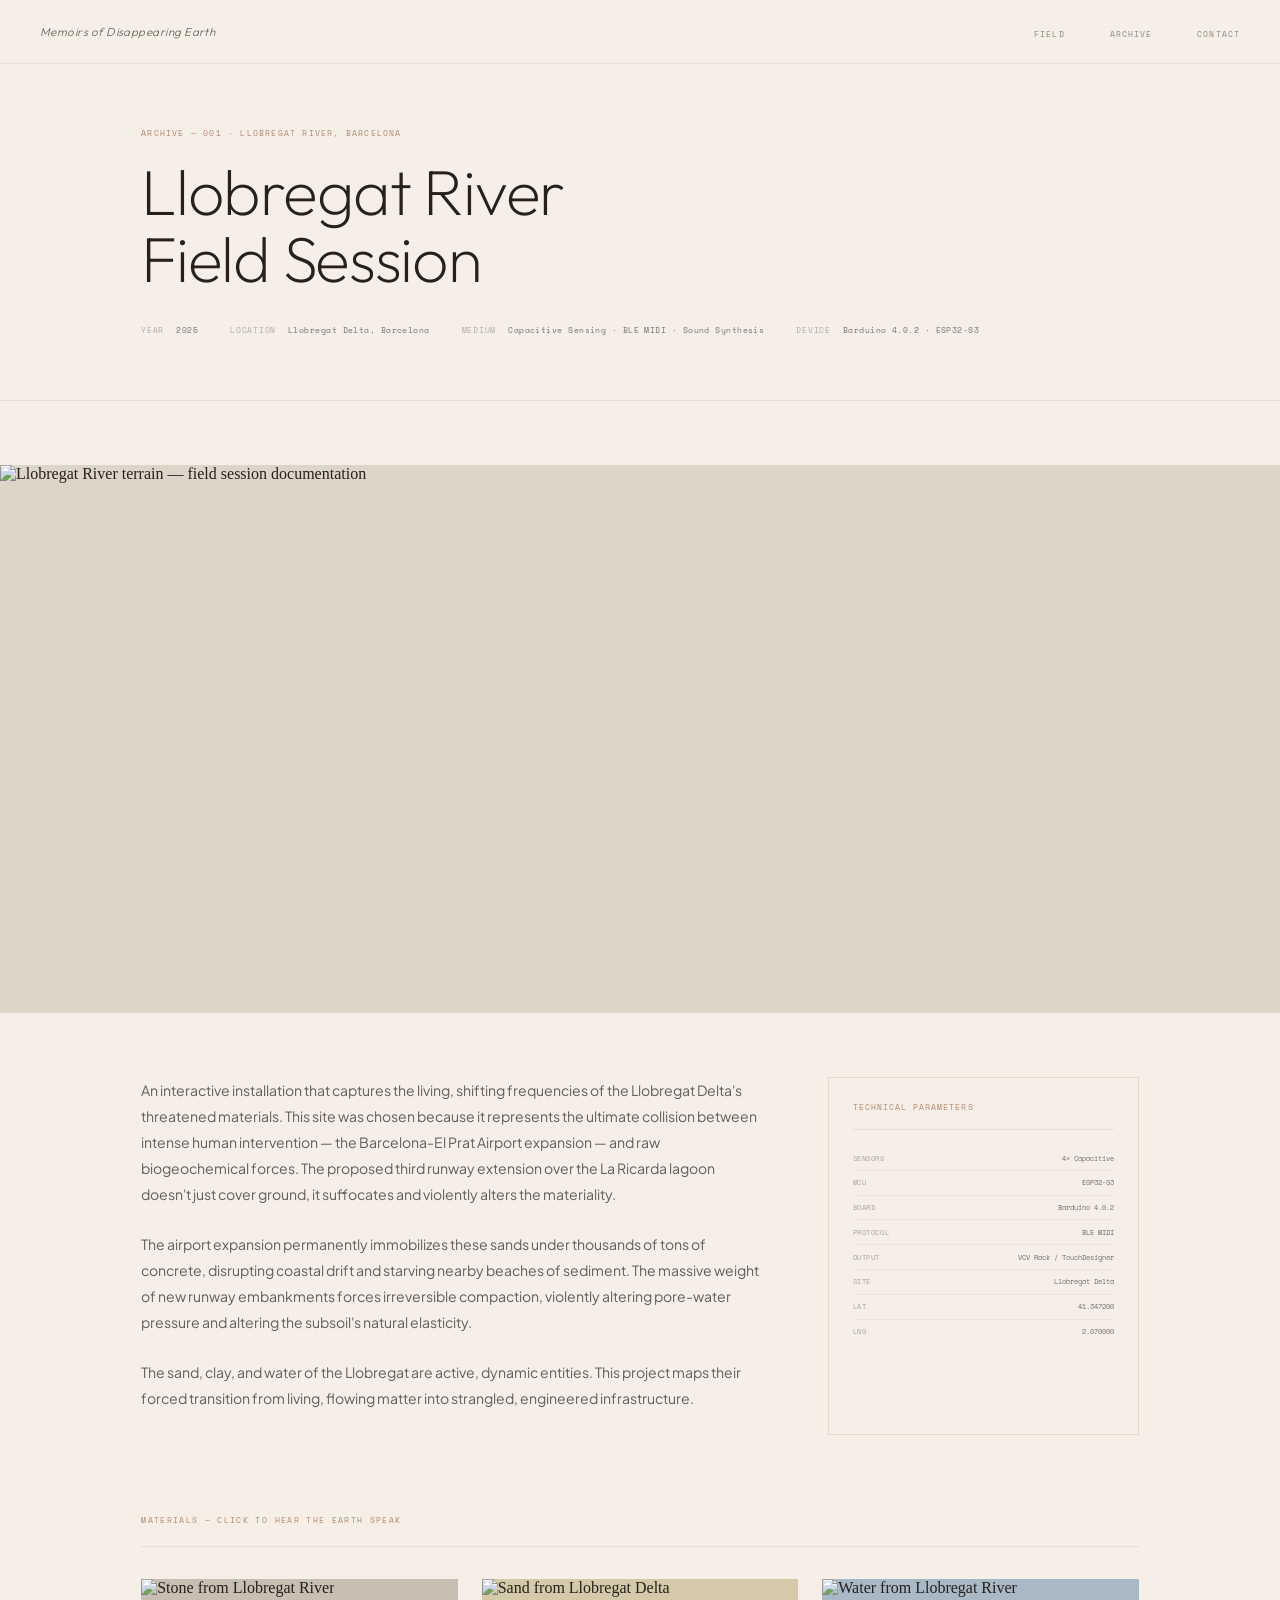
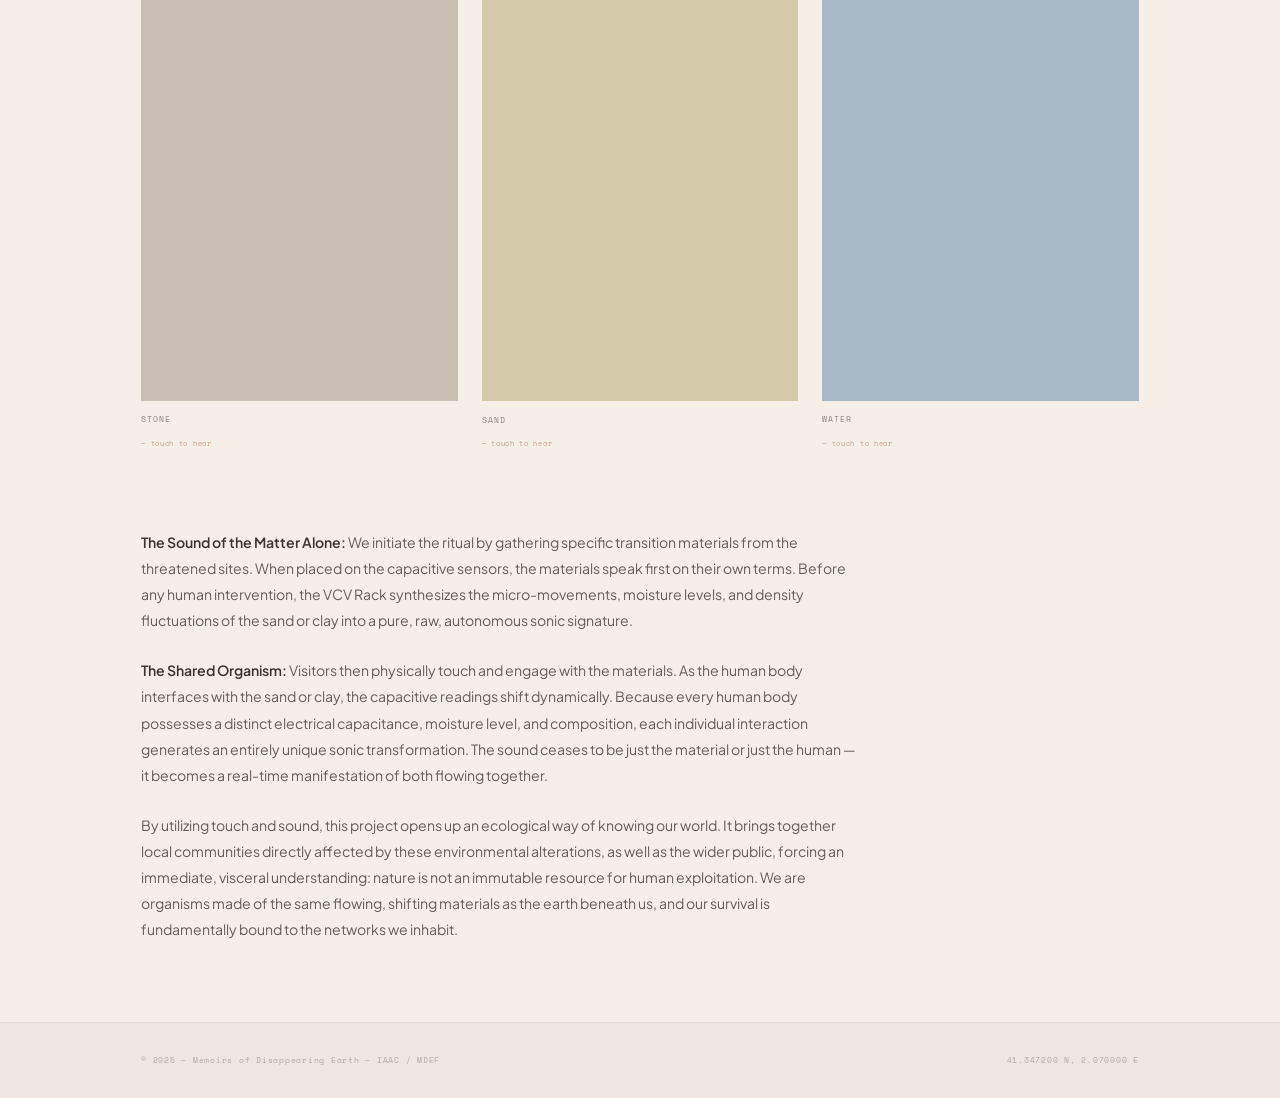
==== work.html @ 1c1ab385 "layout changes archive page addition" ====
<!DOCTYPE html>
<html lang="en">
<head>
  <meta charset="UTF-8" />
  <meta name="viewport" content="width=device-width, initial-scale=1.0" />
  <title>Llobregat River Field Session — Memoirs of Disappearing Earth</title>
  <link rel="preconnect" href="https://fonts.googleapis.com" />
  <link rel="preconnect" href="https://fonts.gstatic.com" crossorigin />
  <link href="https://fonts.googleapis.com/css2?family=Outfit:wght@200;300;400&family=Plus+Jakarta+Sans:wght@400;500&family=Space+Mono:wght@400&display=swap" rel="stylesheet" />
  <style>
    *, *::before, *::after { box-sizing: border-box; margin: 0; padding: 0; }
    html { font-size: 16px; -webkit-font-smoothing: antialiased; scroll-behavior: smooth; }
    body { background: #F5EFE8; color: #2A1F1A; overflow-x: hidden; }
    a { color: inherit; text-decoration: none; }
    ul { list-style: none; }

    .nav {
      position: fixed; top: 0; left: 0; right: 0; z-index: 100;
      height: 4rem; display: flex; align-items: center;
      padding: 0 2.5rem; justify-content: space-between;
      background: rgba(245,239,232,0.88);
      backdrop-filter: blur(14px);
      border-bottom: 1px solid rgba(180,150,120,0.15);
    }
    .nav-wordmark {
      font-family: 'Outfit', sans-serif; font-size: 0.72rem;
      font-weight: 300; letter-spacing: 0.04em;
      color: rgba(60,45,35,0.7); font-style: italic;
    }
    .nav-links { display: flex; gap: 2.8rem; }
    .nav-links a {
      font-family: 'Space Mono', monospace; font-size: 8px;
      letter-spacing: 0.14em; text-transform: uppercase;
      color: rgba(60,45,35,0.55); transition: color 0.25s;
    }
    .nav-links a:hover { color: rgba(60,45,35,1); }

    .container {
      width: 100%; max-width: 1100px;
      margin-inline: auto; padding-inline: clamp(1.5rem, 4vw, 4rem);
    }

    /* ── HERO ── */
    .dossier-hero {
      padding-top: calc(4rem + 4rem);
      padding-bottom: 4rem;
      border-bottom: 1px solid rgba(180,150,120,0.2);
      margin-bottom: 4rem;
    }
    .dossier-eyebrow {
      font-family: 'Space Mono', monospace; font-size: 7.5px;
      letter-spacing: 0.16em; text-transform: uppercase;
      color: rgba(160,110,80,0.8); margin-bottom: 1.2rem;
    }
    .dossier-title {
      font-family: 'Outfit', sans-serif;
      font-size: clamp(2.2rem, 5vw, 4rem);
      font-weight: 200; line-height: 1.05; letter-spacing: -0.02em;
      color: #2A1F1A; margin-bottom: 2rem;
    }
    .dossier-meta {
      display: flex; gap: 2rem; flex-wrap: wrap;
    }
    .meta-item {
      display: flex; gap: 0.75rem; align-items: baseline;
    }
    .meta-key {
      font-family: 'Space Mono', monospace; font-size: 7.5px;
      letter-spacing: 0.1em; text-transform: uppercase;
      color: rgba(60,45,35,0.35);
    }
    .meta-val {
      font-family: 'Space Mono', monospace; font-size: 7.5px;
      letter-spacing: 0.06em; color: rgba(60,45,35,0.65);
    }

    /* ── SITE IMAGE ── */
    .site-image {
      width: 100%; aspect-ratio: 21/9; overflow: hidden;
      background: #DDD5C8; margin-bottom: 4rem;
    }
    .site-image img {
      width: 100%; height: 100%; object-fit: cover;
      filter: saturate(0.65);
    }

    /* ── NARRATIVE ── */
    .narrative {
      display: grid; grid-template-columns: 2fr 1fr;
      gap: 4rem; margin-bottom: 5rem;
    }
    .narrative-text p {
      font-family: 'Plus Jakarta Sans', sans-serif;
      font-size: 0.88rem; color: rgba(42,31,26,0.7);
      line-height: 1.85; margin-bottom: 1.5rem;
    }
    .narrative-text p strong {
      font-weight: 600; color: rgba(42,31,26,0.9);
    }
    .spec-block {
      border: 1px solid rgba(180,150,120,0.25);
      padding: 1.5rem;
    }
    .spec-title {
      font-family: 'Space Mono', monospace; font-size: 7.5px;
      letter-spacing: 0.14em; text-transform: uppercase;
      color: rgba(160,110,80,0.8);
      padding-bottom: 1rem; margin-bottom: 1rem;
      border-bottom: 1px solid rgba(180,150,120,0.2);
    }
    .spec-row {
      display: flex; justify-content: space-between;
      align-items: baseline; gap: 1rem;
      padding: 0.4rem 0;
      border-bottom: 1px solid rgba(180,150,120,0.1);
    }
    .spec-row:last-child { border-bottom: none; }
    .spec-k {
      font-family: 'Space Mono', monospace; font-size: 7px;
      letter-spacing: 0.08em; text-transform: uppercase;
      color: rgba(60,45,35,0.38);
    }
    .spec-v {
      font-family: 'Space Mono', monospace; font-size: 7px;
      color: rgba(60,45,35,0.65); text-align: right;
    }

    /* ── MATERIALS ── */
    .materials-section { margin-bottom: 5rem; }
    .section-label {
      font-family: 'Space Mono', monospace; font-size: 7.5px;
      letter-spacing: 0.18em; text-transform: uppercase;
      color: rgba(160,110,80,0.8);
      padding-bottom: 1.2rem; margin-bottom: 2rem;
      border-bottom: 1px solid rgba(180,150,120,0.2);
    }
    .materials-grid {
      display: grid; grid-template-columns: repeat(3, 1fr); gap: 1.5rem;
    }
    .material-card {
      display: flex; flex-direction: column; gap: 0.8rem;
      cursor: pointer;
    }
    .material-img {
      aspect-ratio: 3/4; overflow: hidden; background: #DDD5C8;
      position: relative;
    }
    .material-img img {
      width: 100%; height: 100%; object-fit: cover;
      filter: saturate(0.55);
      transition: filter 0.5s ease, transform 0.5s ease;
    }
    .material-card:hover .material-img img { filter: saturate(0.8); transform: scale(1.03); }
    .material-play {
      position: absolute; inset: 0;
      display: flex; align-items: center; justify-content: center;
      background: rgba(42,31,26,0);
      transition: background 0.3s ease;
    }
    .material-card:hover .material-play { background: rgba(42,31,26,0.12); }
    .material-play svg { opacity: 0; transition: opacity 0.3s; }
    .material-card:hover .material-play svg { opacity: 1; }
    .material-name {
      font-family: 'Space Mono', monospace; font-size: 8px;
      letter-spacing: 0.12em; text-transform: uppercase;
      color: rgba(60,45,35,0.55);
    }
    .material-status {
      font-family: 'Space Mono', monospace; font-size: 7px;
      letter-spacing: 0.1em; color: rgba(160,110,80,0.6);
    }
    /* Playing state */
    .material-card.playing .material-name { color: rgba(160,110,80,0.9); }
    .material-card.playing .material-img { outline: 1px solid rgba(160,110,80,0.4); }

    /* Hidden audio elements for each material */
    audio.material-audio { display: none; }

    /* ── EXTENDED TEXT ── */
    .extended-text {
      max-width: 720px; margin-bottom: 5rem;
    }
    .extended-text p {
      font-family: 'Plus Jakarta Sans', sans-serif;
      font-size: 0.88rem; color: rgba(42,31,26,0.7);
      line-height: 1.85; margin-bottom: 1.5rem;
    }
    .extended-text p strong { font-weight: 600; color: rgba(42,31,26,0.9); }

    /* ── FOOTER ── */
    .footer {
      background: #EDE7DF; padding: 2rem 0;
      border-top: 1px solid rgba(180,150,120,0.15);
    }
    .footer-inner { display: flex; align-items: center; justify-content: space-between; }
    .footer-copy {
      font-family: 'Space Mono', monospace; font-size: 7.5px;
      letter-spacing: 0.1em; color: rgba(60,45,35,0.32);
    }

    .reveal { opacity: 0; transform: translateY(18px); transition: opacity 0.9s ease, transform 0.9s ease; }
    .reveal.visible { opacity: 1; transform: none; }

    @media (max-width: 768px) {
      .nav-links { display: none; }
      .narrative { grid-template-columns: 1fr; gap: 2.5rem; }
      .materials-grid { grid-template-columns: 1fr; }
    }
  </style>
</head>
<body>

  <nav class="nav">
    <a href="index.html" class="nav-wordmark">Memoirs of Disappearing Earth</a>
    <ul class="nav-links">
      <li><a href="index.html">Field</a></li>
      <li><a href="archive.html">Archive</a></li>
      <li><a href="contact.html">Contact</a></li>
    </ul>
  </nav>

  <main>
    <section class="dossier-hero">
      <div class="container">
        <p class="dossier-eyebrow">Archive — 001 · Llobregat River, Barcelona</p>
        <h1 class="dossier-title">Llobregat River<br>Field Session</h1>
        <div class="dossier-meta">
          <div class="meta-item"><span class="meta-key">Year</span><span class="meta-val">2025</span></div>
          <div class="meta-item"><span class="meta-key">Location</span><span class="meta-val">Llobregat Delta, Barcelona</span></div>
          <div class="meta-item"><span class="meta-key">Medium</span><span class="meta-val">Capacitive Sensing · BLE MIDI · Sound Synthesis</span></div>
          <div class="meta-item"><span class="meta-key">Device</span><span class="meta-val">Barduino 4.0.2 · ESP32-S3</span></div>
        </div>
      </div>
    </section>

    <!-- Site hero image -->
    <div class="site-image reveal">
      <img src="assets/images/web-01.jpg" alt="Llobregat River terrain — field session documentation" onerror="this.parentElement.style.background='#DDD5C8'" />
    </div>

    <!-- Narrative + specs -->
    <div class="container">
      <div class="narrative reveal">
        <div class="narrative-text">
          <p>
            An interactive installation that captures the living, shifting frequencies
            of the Llobregat Delta's threatened materials. This site was chosen because
            it represents the ultimate collision between intense human intervention —
            the Barcelona-El Prat Airport expansion — and raw biogeochemical forces.
            The proposed third runway extension over the La Ricarda lagoon doesn't just
            cover ground, it suffocates and violently alters the materiality.
          </p>
          <p>
            The airport expansion permanently immobilizes these sands under thousands
            of tons of concrete, disrupting coastal drift and starving nearby beaches
            of sediment. The massive weight of new runway embankments forces irreversible
            compaction, violently altering pore-water pressure and altering the
            subsoil's natural elasticity.
          </p>
          <p>
            The sand, clay, and water of the Llobregat are active, dynamic entities.
            This project maps their forced transition from living, flowing matter into
            strangled, engineered infrastructure.
          </p>
        </div>

        <div class="spec-block">
          <p class="spec-title">Technical Parameters</p>
          <div class="spec-row"><span class="spec-k">Sensors</span><span class="spec-v">4× Capacitive</span></div>
          <div class="spec-row"><span class="spec-k">MCU</span><span class="spec-v">ESP32-S3</span></div>
          <div class="spec-row"><span class="spec-k">Board</span><span class="spec-v">Barduino 4.0.2</span></div>
          <div class="spec-row"><span class="spec-k">Protocol</span><span class="spec-v">BLE MIDI</span></div>
          <div class="spec-row"><span class="spec-k">Output</span><span class="spec-v">VCV Rack / TouchDesigner</span></div>
          <div class="spec-row"><span class="spec-k">Site</span><span class="spec-v">Llobregat Delta</span></div>
          <div class="spec-row"><span class="spec-k">Lat</span><span class="spec-v">41.347200</span></div>
          <div class="spec-row"><span class="spec-k">Lng</span><span class="spec-v">2.070000</span></div>
        </div>
      </div>

      <!-- Materials -->
      <div class="materials-section reveal">
        <p class="section-label">Materials — Click to hear the earth speak</p>
        <div class="materials-grid">

          <!-- STONE -->
          <div class="material-card" id="mat-stone" data-audio="assets/audio/stone.mp3">
            <div class="material-img">
              <img src="assets/images/material-stone.jpg" alt="Stone from Llobregat River" onerror="this.parentElement.style.background='#C8BFB2'" />
              <div class="material-play">
                <svg width="32" height="32" viewBox="0 0 32 32" fill="none">
                  <circle cx="16" cy="16" r="15" stroke="rgba(255,255,255,0.8)" stroke-width="1"/>
                  <path d="M13 11L22 16L13 21V11Z" fill="rgba(255,255,255,0.9)"/>
                </svg>
              </div>
            </div>
            <span class="material-name">Stone</span>
            <span class="material-status" id="status-stone">— touch to hear</span>
          </div>

          <!-- SAND -->
          <div class="material-card" id="mat-sand" data-audio="assets/audio/sand.mp3">
            <div class="material-img">
              <img src="assets/images/material-sand.jpg" alt="Sand from Llobregat Delta" onerror="this.parentElement.style.background='#D4C9A8'" />
              <div class="material-play">
                <svg width="32" height="32" viewBox="0 0 32 32" fill="none">
                  <circle cx="16" cy="16" r="15" stroke="rgba(255,255,255,0.8)" stroke-width="1"/>
                  <path d="M13 11L22 16L13 21V11Z" fill="rgba(255,255,255,0.9)"/>
                </svg>
              </div>
            </div>
            <span class="material-name">Sand</span>
            <span class="material-status" id="status-sand">— touch to hear</span>
          </div>

          <!-- WATER -->
          <div class="material-card" id="mat-water" data-audio="assets/audio/water.mp3">
            <div class="material-img">
              <img src="assets/images/material-water.jpg" alt="Water from Llobregat River" onerror="this.parentElement.style.background='#A8B8C4'" />
              <div class="material-play">
                <svg width="32" height="32" viewBox="0 0 32 32" fill="none">
                  <circle cx="16" cy="16" r="15" stroke="rgba(255,255,255,0.8)" stroke-width="1"/>
                  <path d="M13 11L22 16L13 21V11Z" fill="rgba(255,255,255,0.9)"/>
                </svg>
              </div>
            </div>
            <span class="material-name">Water</span>
            <span class="material-status" id="status-water">— touch to hear</span>
          </div>

        </div>
      </div>

      <!-- Extended narrative -->
      <div class="extended-text reveal">
        <p>
          <strong>The Sound of the Matter Alone:</strong> We initiate the ritual by
          gathering specific transition materials from the threatened sites. When placed
          on the capacitive sensors, the materials speak first on their own terms. Before
          any human intervention, the VCV Rack synthesizes the micro-movements, moisture
          levels, and density fluctuations of the sand or clay into a pure, raw,
          autonomous sonic signature.
        </p>
        <p>
          <strong>The Shared Organism:</strong> Visitors then physically touch and engage
          with the materials. As the human body interfaces with the sand or clay, the
          capacitive readings shift dynamically. Because every human body possesses a
          distinct electrical capacitance, moisture level, and composition, each individual
          interaction generates an entirely unique sonic transformation. The sound ceases
          to be just the material or just the human — it becomes a real-time manifestation
          of both flowing together.
        </p>
        <p>
          By utilizing touch and sound, this project opens up an ecological way of knowing
          our world. It brings together local communities directly affected by these
          environmental alterations, as well as the wider public, forcing an immediate,
          visceral understanding: nature is not an immutable resource for human
          exploitation. We are organisms made of the same flowing, shifting materials as
          the earth beneath us, and our survival is fundamentally bound to the networks
          we inhabit.
        </p>
      </div>

    </div>
  </main>

  <footer class="footer">
    <div class="container">
      <div class="footer-inner">
        <span class="footer-copy">© 2025 — Memoirs of Disappearing Earth — IAAC / MDEF</span>
        <span class="footer-copy">41.347200 N, 2.070000 E</span>
      </div>
    </div>
  </footer>

  <!-- Material audio elements (add files to assets/audio/) -->
  <audio id="audio-stone" loop src="assets/audio/stone.mp3" preload="none"></audio>
  <audio id="audio-sand"  loop src="assets/audio/sand.mp3"  preload="none"></audio>
  <audio id="audio-water" loop src="assets/audio/water.mp3" preload="none"></audio>

  <script>
    /* ── NAV ── */
    const nav = document.querySelector('.nav');

    /* ── MATERIAL SOUND TOGGLE ── */
    const materials = [
      { card: 'mat-stone', audio: 'audio-stone', status: 'status-stone' },
      { card: 'mat-sand',  audio: 'audio-sand',  status: 'status-sand'  },
      { card: 'mat-water', audio: 'audio-water', status: 'status-water' },
    ];

    let currentPlaying = null;

    materials.forEach(({ card, audio, status }) => {
      const cardEl   = document.getElementById(card);
      const audioEl  = document.getElementById(audio);
      const statusEl = document.getElementById(status);
      if (!cardEl || !audioEl) return;

      cardEl.addEventListener('click', () => {
        const isPlaying = cardEl.classList.contains('playing');

        /* Stop all */
        materials.forEach(({ card: c, audio: a, status: s }) => {
          document.getElementById(c)?.classList.remove('playing');
          document.getElementById(a)?.pause();
          if (document.getElementById(a)) document.getElementById(a).currentTime = 0;
          const st = document.getElementById(s);
          if (st) st.textContent = '— touch to hear';
        });

        /* If wasn't playing, start this one */
        if (!isPlaying) {
          cardEl.classList.add('playing');
          statusEl.textContent = '— listening';
          audioEl.play().catch(() => {
            statusEl.textContent = '— sound file not yet added';
          });
        }
      });
    });

    /* ── SCROLL REVEAL ── */
    const revealEls = document.querySelectorAll('.reveal');
    const revealObs = new IntersectionObserver(
      entries => entries.forEach(e => {
        if (e.isIntersecting) { e.target.classList.add('visible'); revealObs.unobserve(e.target); }
      }),
      { threshold: 0.1 }
    );
    revealEls.forEach(el => revealObs.observe(el));
  </script>
</body>
</html>
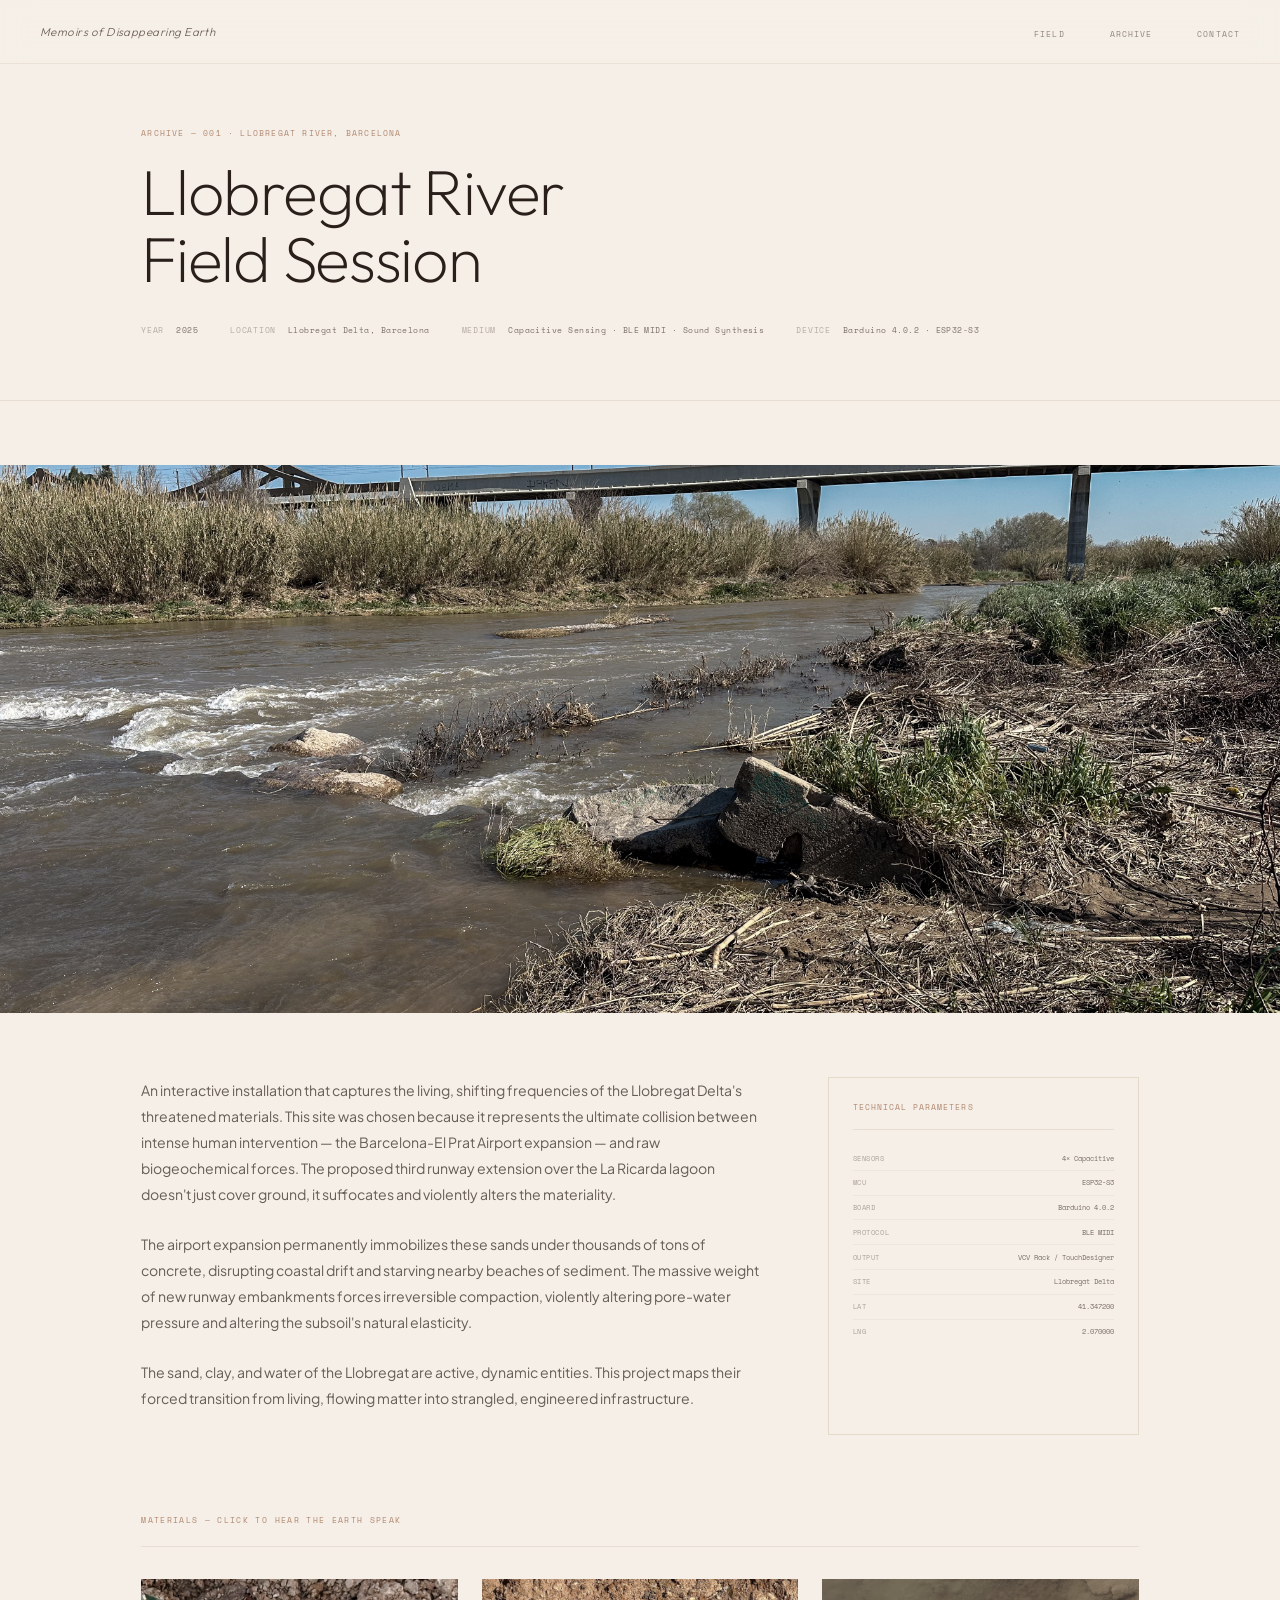
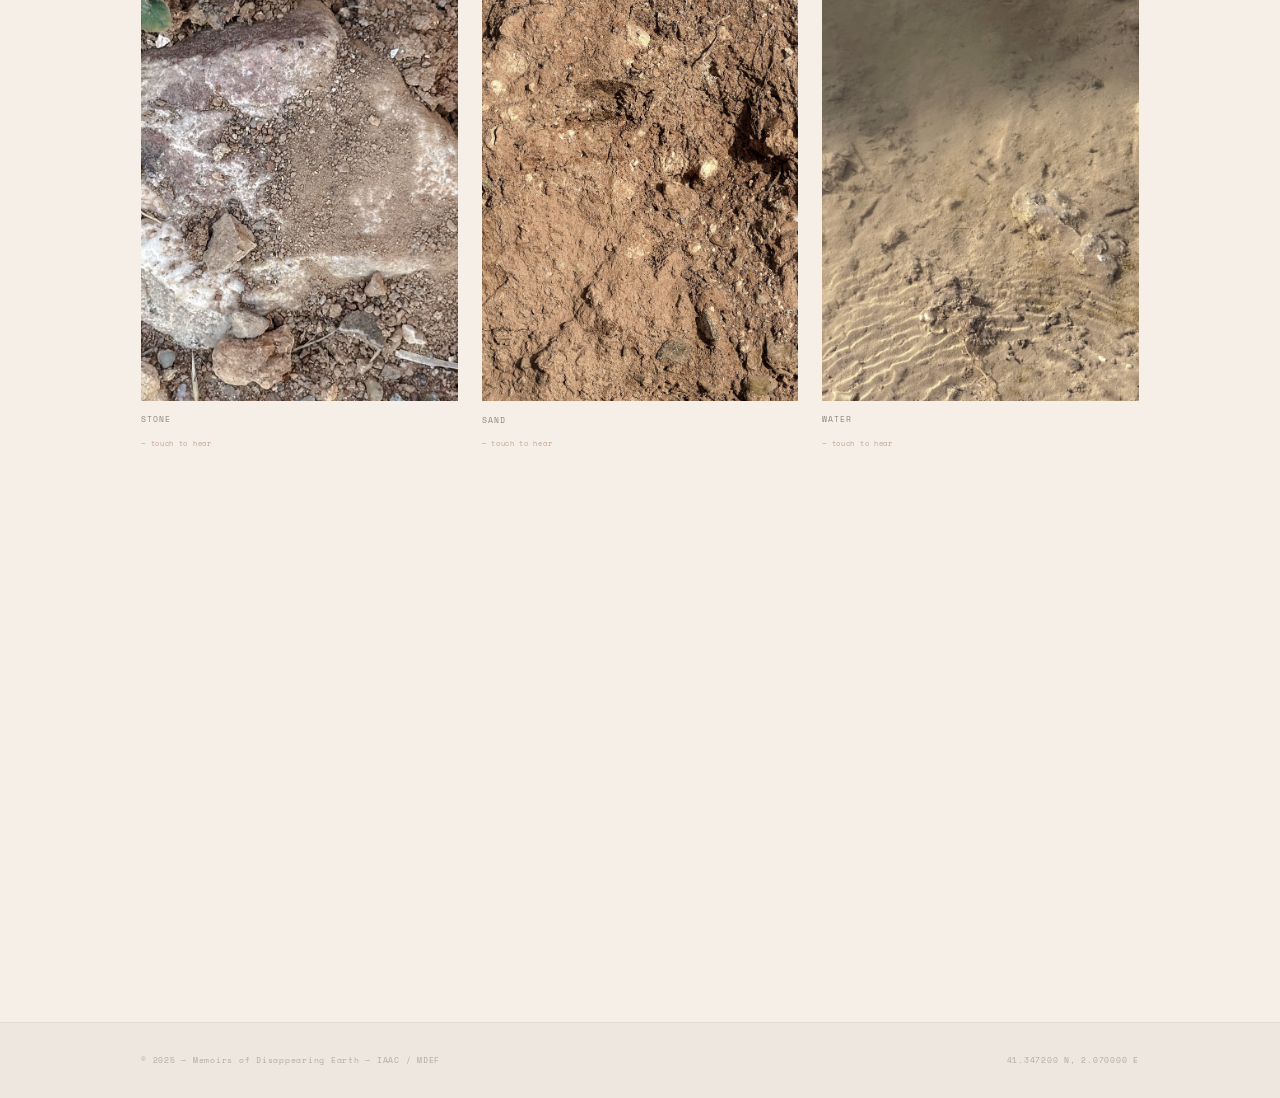
==== commit 419b04b6: "video added & material images and sounds added to work.html" ====
--- a/work.html
+++ b/work.html
@@ -283,9 +283,9 @@
         <div class="materials-grid">
 
           <!-- STONE -->
-          <div class="material-card" id="mat-stone" data-audio="assets/audio/stone.mp3">
+          <div class="material-card" id="mat-stone" data-audio="assets/audio/material-rock.wav">
             <div class="material-img">
-              <img src="assets/images/material-stone.jpg" alt="Stone from Llobregat River" onerror="this.parentElement.style.background='#C8BFB2'" />
+              <img src="assets/images/rock.jpg" alt="Stone from Llobregat River" onerror="this.parentElement.style.background='#C8BFB2'" />
               <div class="material-play">
                 <svg width="32" height="32" viewBox="0 0 32 32" fill="none">
                   <circle cx="16" cy="16" r="15" stroke="rgba(255,255,255,0.8)" stroke-width="1"/>
@@ -298,9 +298,9 @@
           </div>
 
           <!-- SAND -->
-          <div class="material-card" id="mat-sand" data-audio="assets/audio/sand.mp3">
+          <div class="material-card" id="mat-sand" data-audio="assets/audio/material-soil.wav">
             <div class="material-img">
-              <img src="assets/images/material-sand.jpg" alt="Sand from Llobregat Delta" onerror="this.parentElement.style.background='#D4C9A8'" />
+              <img src="assets/images/clay.jpg" alt="Sand from Llobregat Delta" onerror="this.parentElement.style.background='#D4C9A8'" />
               <div class="material-play">
                 <svg width="32" height="32" viewBox="0 0 32 32" fill="none">
                   <circle cx="16" cy="16" r="15" stroke="rgba(255,255,255,0.8)" stroke-width="1"/>
@@ -313,9 +313,9 @@
           </div>
 
           <!-- WATER -->
-          <div class="material-card" id="mat-water" data-audio="assets/audio/water.mp3">
+          <div class="material-card" id="mat-water" data-audio="assets/audio/material-water.wav">
             <div class="material-img">
-              <img src="assets/images/material-water.jpg" alt="Water from Llobregat River" onerror="this.parentElement.style.background='#A8B8C4'" />
+              <img src="assets/images/water.jpg" alt="Water from Llobregat River" onerror="this.parentElement.style.background='#A8B8C4'" />
               <div class="material-play">
                 <svg width="32" height="32" viewBox="0 0 32 32" fill="none">
                   <circle cx="16" cy="16" r="15" stroke="rgba(255,255,255,0.8)" stroke-width="1"/>
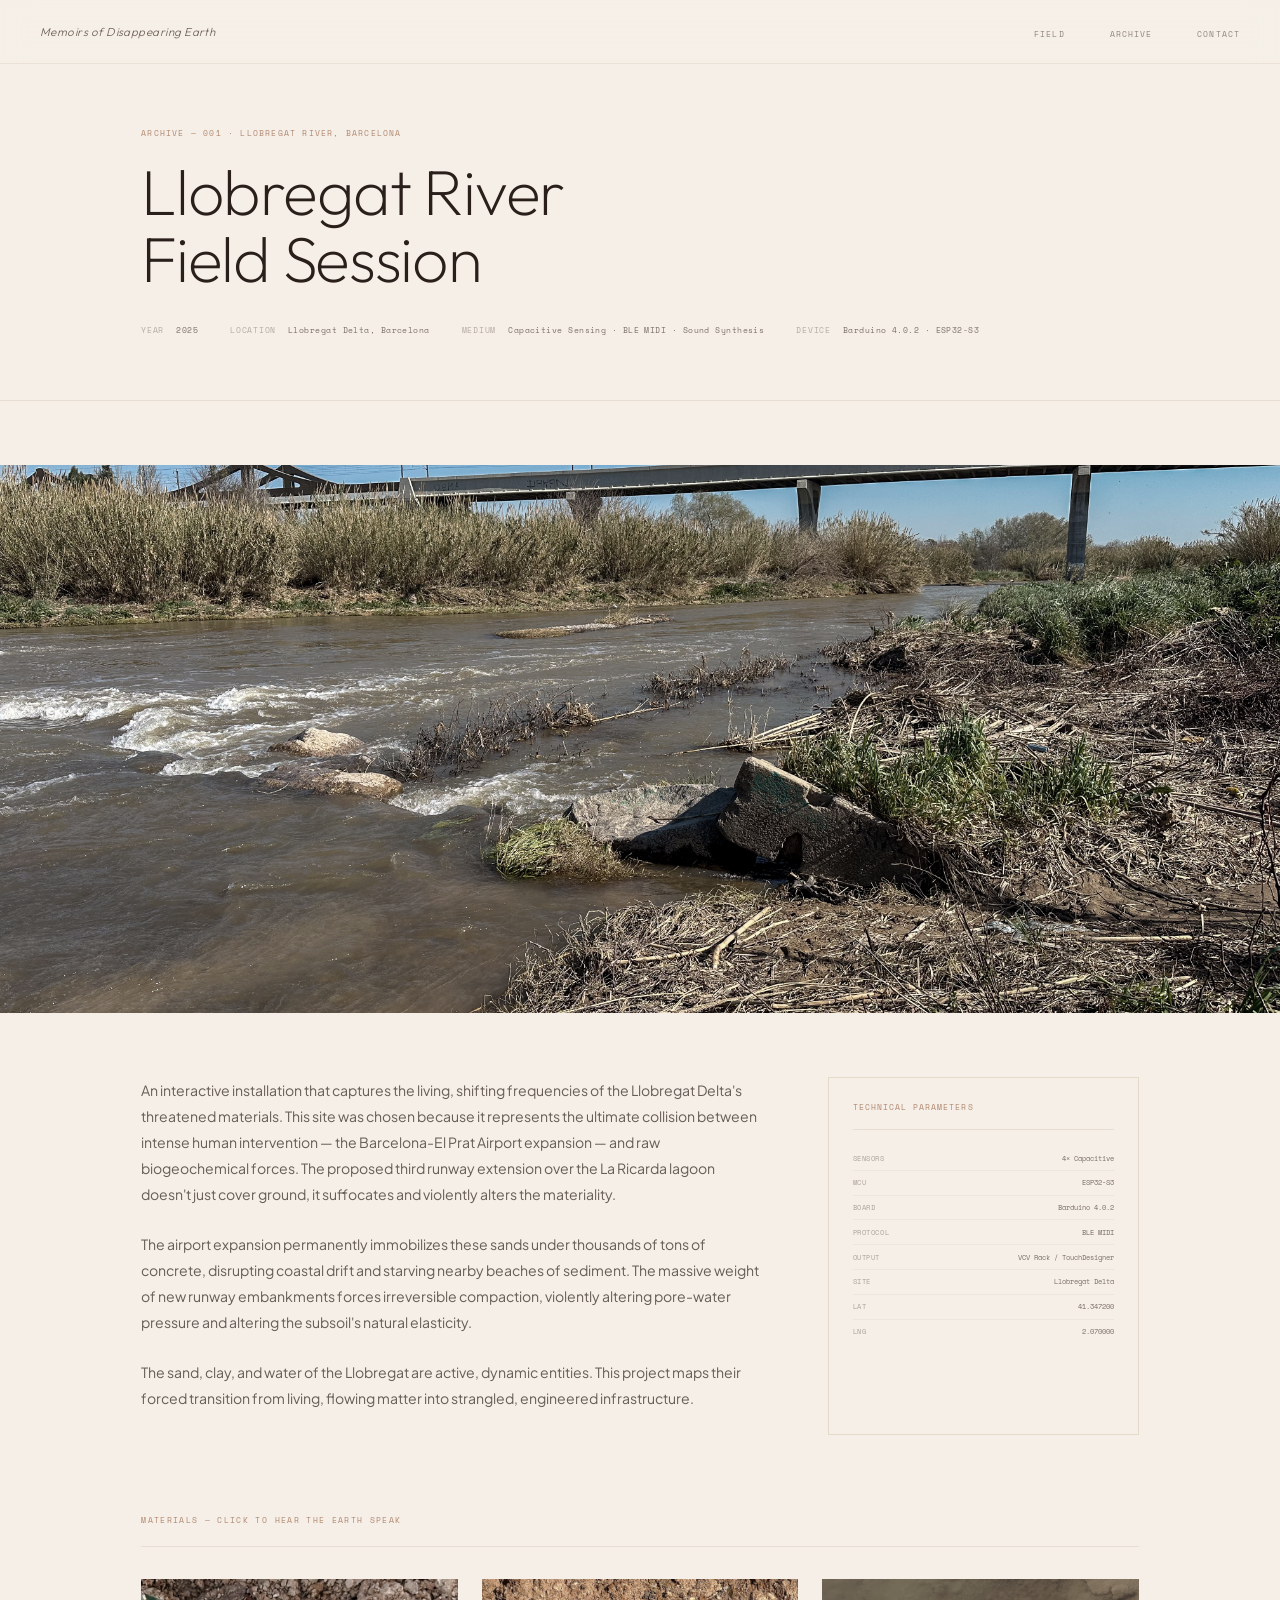
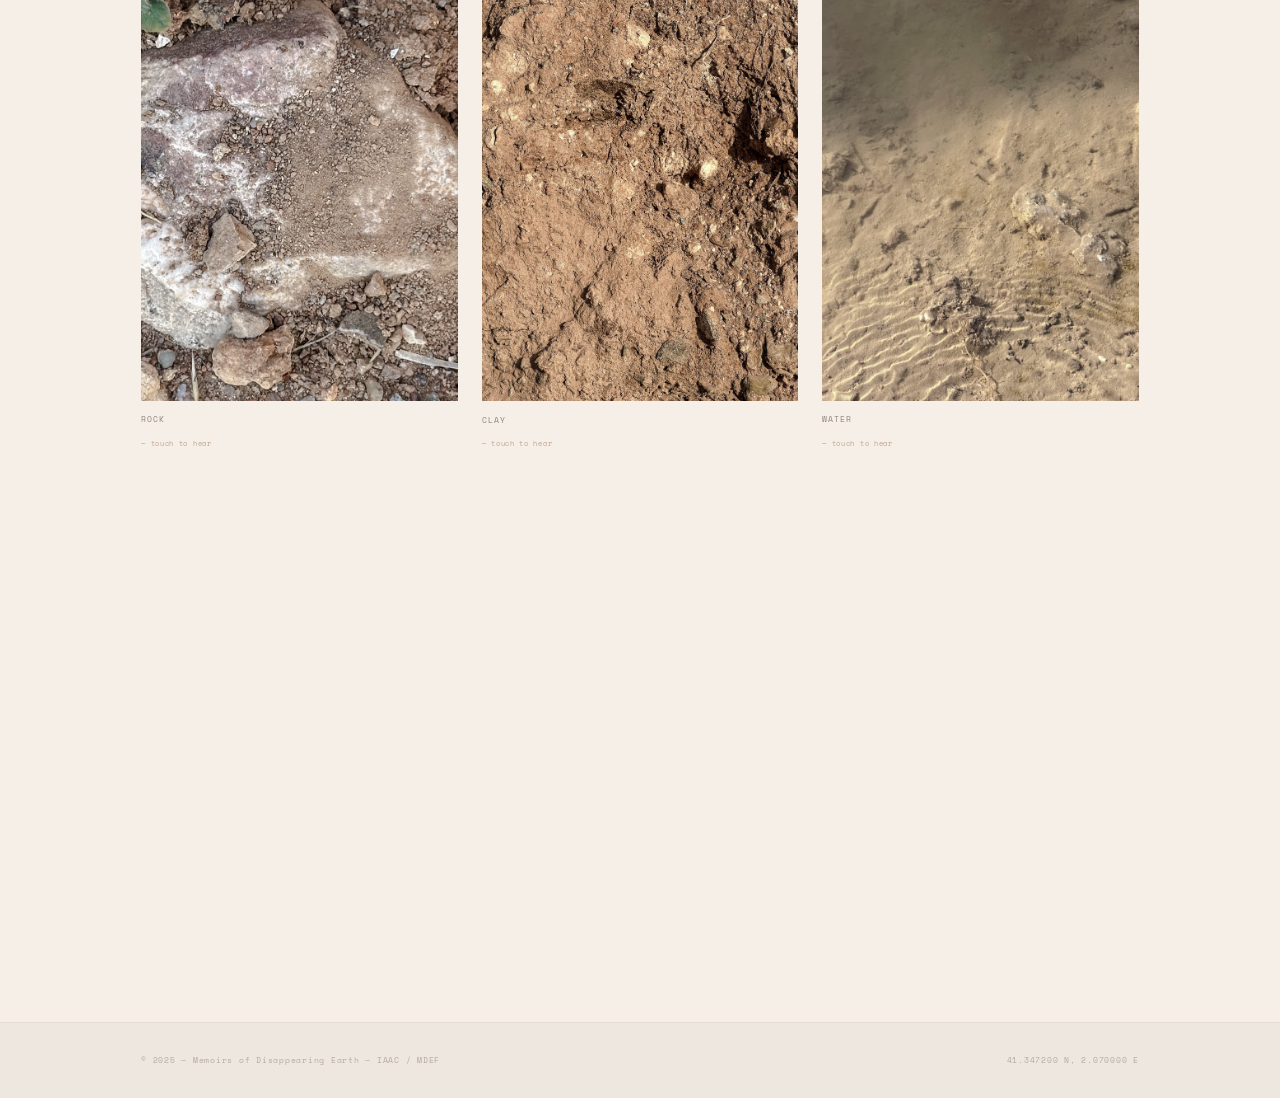
==== commit 4059f114: "audio files upload fix" ====
--- a/work.html
+++ b/work.html
@@ -283,7 +283,7 @@
         <div class="materials-grid">
 
           <!-- STONE -->
-          <div class="material-card" id="mat-stone" data-audio="assets/audio/material-rock.wav">
+          <div class="material-card" id="material-rock" data-audio="assets/audio/material-rock.wav">
             <div class="material-img">
               <img src="assets/images/rock.jpg" alt="Stone from Llobregat River" onerror="this.parentElement.style.background='#C8BFB2'" />
               <div class="material-play">
@@ -293,14 +293,14 @@
                 </svg>
               </div>
             </div>
-            <span class="material-name">Stone</span>
-            <span class="material-status" id="status-stone">— touch to hear</span>
+            <span class="material-name">Rock</span>
+            <span class="material-status" id="status-rock">— touch to hear</span>
           </div>
 
-          <!-- SAND -->
-          <div class="material-card" id="mat-sand" data-audio="assets/audio/material-soil.wav">
+          <!-- CLAY -->
+          <div class="material-card" id="mat-clay" data-audio="assets/audio/material-soil.wav">
             <div class="material-img">
-              <img src="assets/images/clay.jpg" alt="Sand from Llobregat Delta" onerror="this.parentElement.style.background='#D4C9A8'" />
+              <img src="assets/images/clay.jpg" alt="Clay from Llobregat Delta" onerror="this.parentElement.style.background='#D4C9A8'" />
               <div class="material-play">
                 <svg width="32" height="32" viewBox="0 0 32 32" fill="none">
                   <circle cx="16" cy="16" r="15" stroke="rgba(255,255,255,0.8)" stroke-width="1"/>
@@ -308,8 +308,8 @@
                 </svg>
               </div>
             </div>
-            <span class="material-name">Sand</span>
-            <span class="material-status" id="status-sand">— touch to hear</span>
+            <span class="material-name">Clay</span>
+            <span class="material-status" id="status-clay">— touch to hear</span>
           </div>
 
           <!-- WATER -->
@@ -373,9 +373,9 @@
   </footer>
 
   <!-- Material audio elements (add files to assets/audio/) -->
-  <audio id="audio-stone" loop src="assets/audio/stone.mp3" preload="none"></audio>
-  <audio id="audio-sand"  loop src="assets/audio/sand.mp3"  preload="none"></audio>
-  <audio id="audio-water" loop src="assets/audio/water.mp3" preload="none"></audio>
+  <audio id="audio-rock" loop src="assets/audio/material-rock.wav" preload="none"></audio>
+  <audio id="audio-clay"  loop src="assets/audio/material-soil.wav"  preload="none"></audio>
+  <audio id="audio-water" loop src="assets/audio/material-water.wav" preload="none"></audio>
 
   <script>
     /* ── NAV ── */
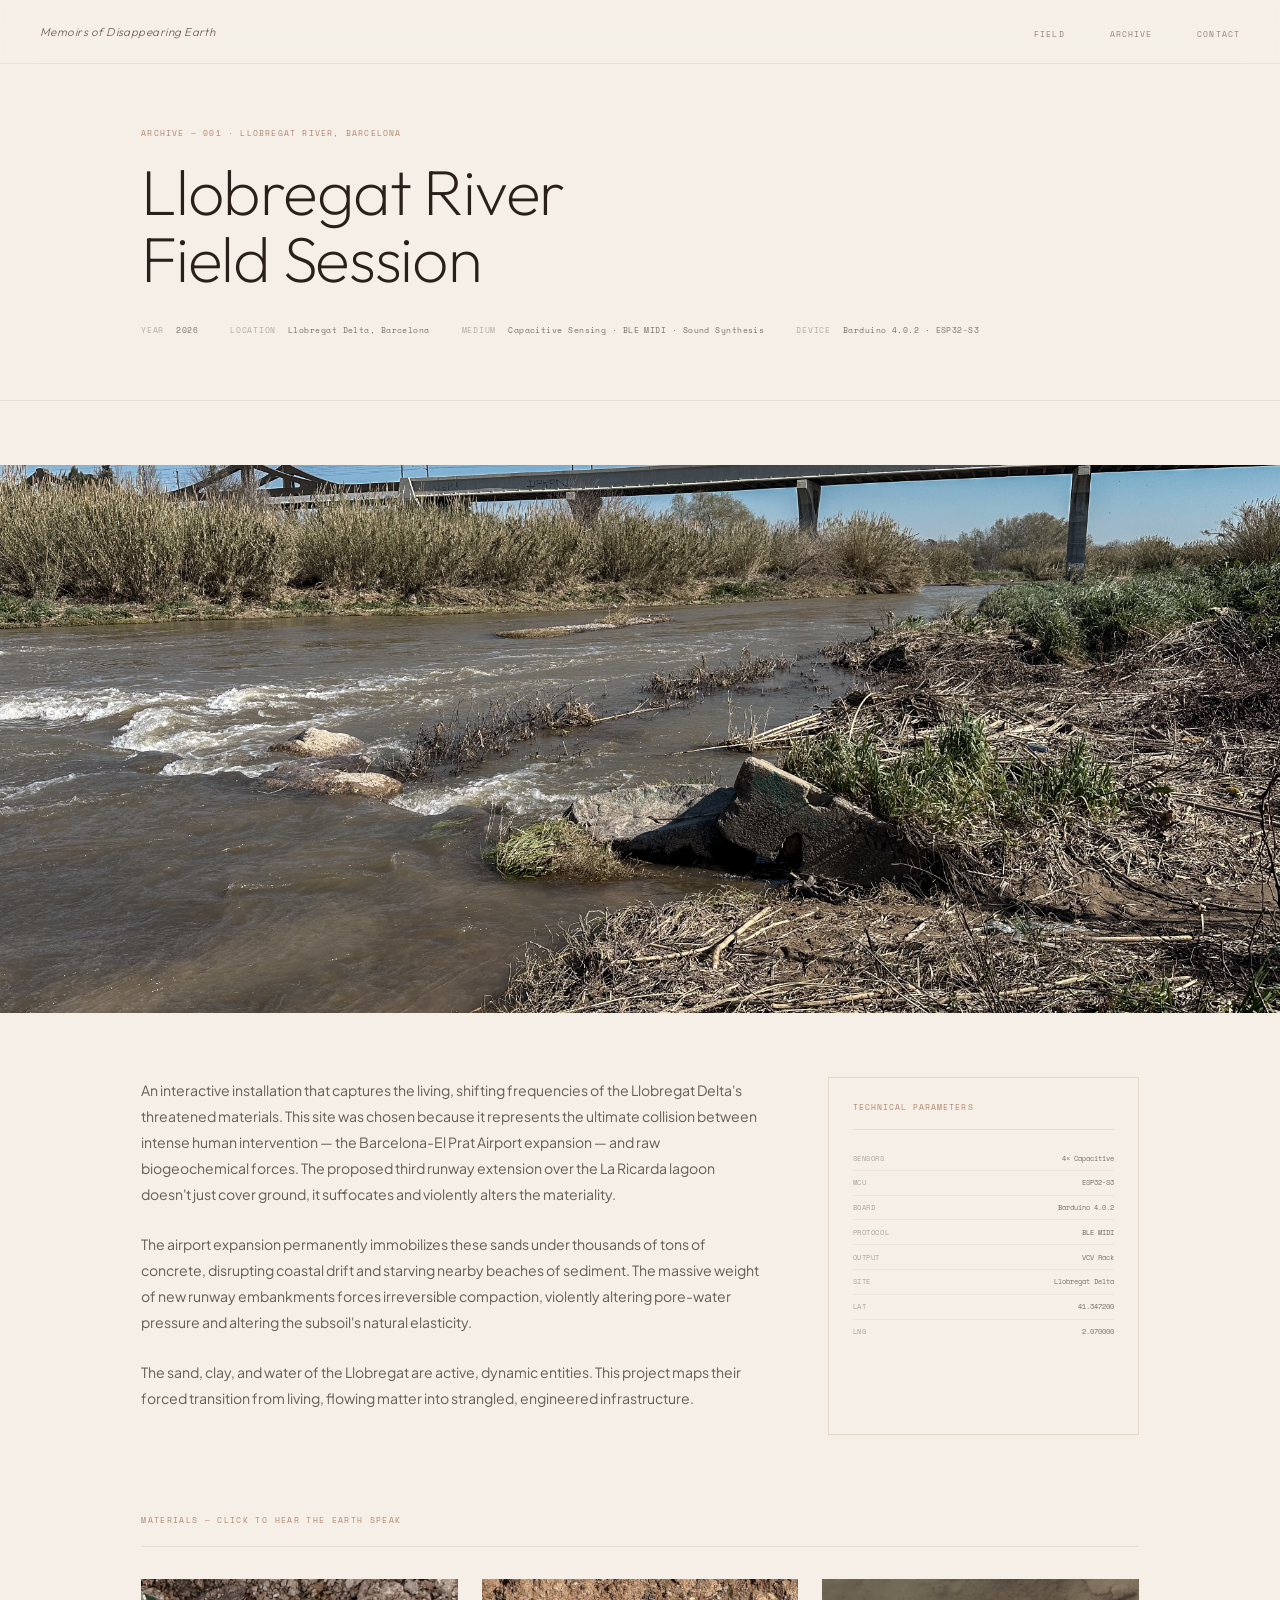
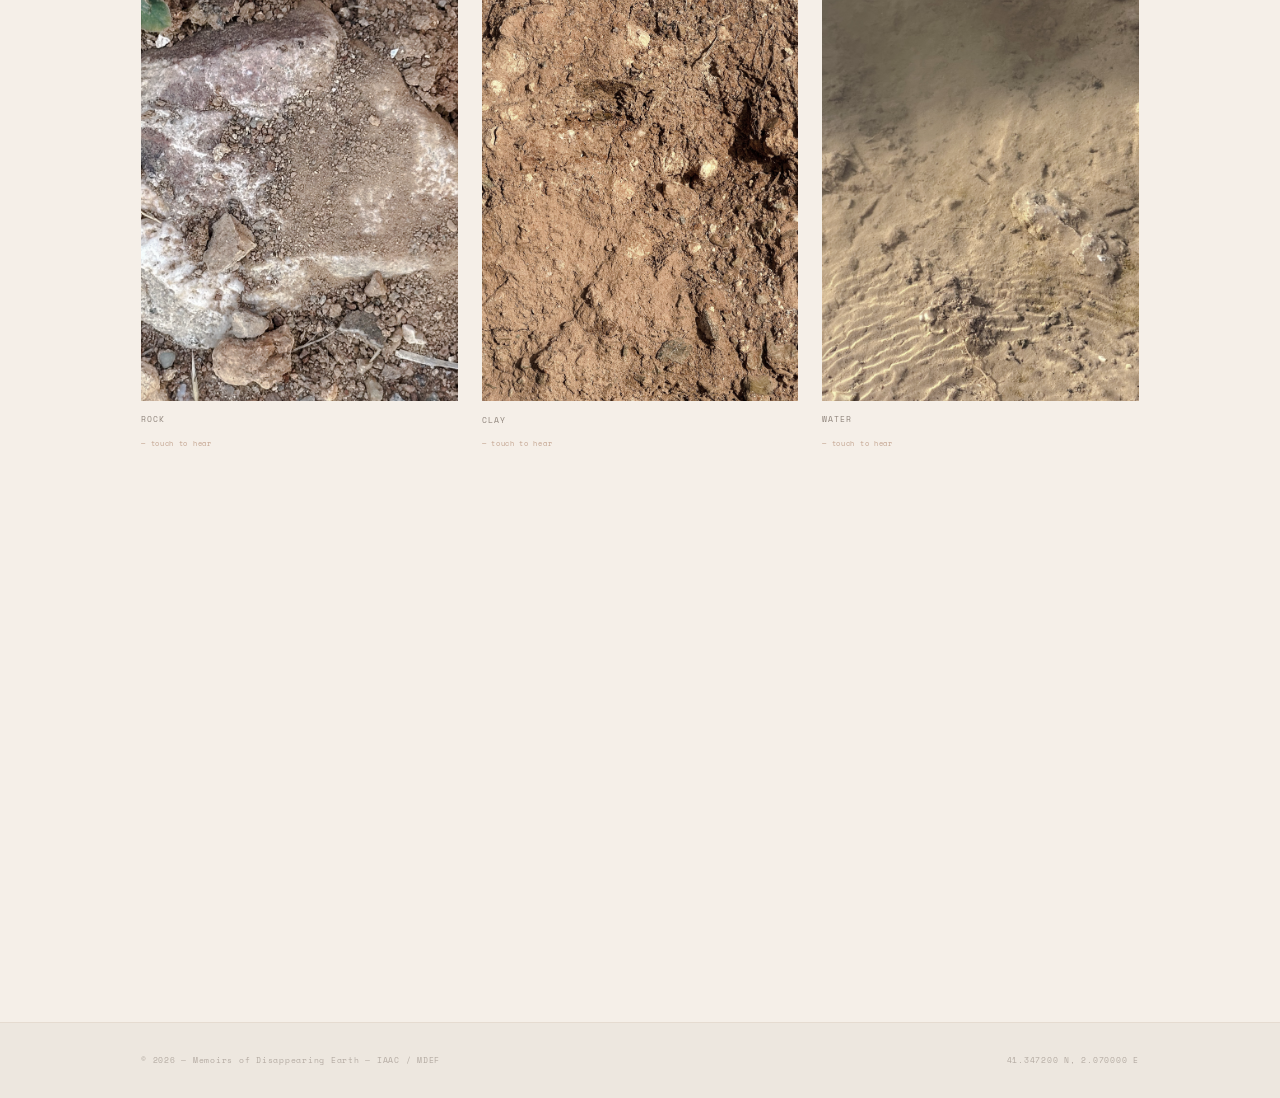
==== commit 505d0132: "small fixes" ====
--- a/work.html
+++ b/work.html
@@ -225,7 +225,7 @@
         <p class="dossier-eyebrow">Archive — 001 · Llobregat River, Barcelona</p>
         <h1 class="dossier-title">Llobregat River<br>Field Session</h1>
         <div class="dossier-meta">
-          <div class="meta-item"><span class="meta-key">Year</span><span class="meta-val">2025</span></div>
+          <div class="meta-item"><span class="meta-key">Year</span><span class="meta-val">2026</span></div>
           <div class="meta-item"><span class="meta-key">Location</span><span class="meta-val">Llobregat Delta, Barcelona</span></div>
           <div class="meta-item"><span class="meta-key">Medium</span><span class="meta-val">Capacitive Sensing · BLE MIDI · Sound Synthesis</span></div>
           <div class="meta-item"><span class="meta-key">Device</span><span class="meta-val">Barduino 4.0.2 · ESP32-S3</span></div>
@@ -270,7 +270,7 @@
           <div class="spec-row"><span class="spec-k">MCU</span><span class="spec-v">ESP32-S3</span></div>
           <div class="spec-row"><span class="spec-k">Board</span><span class="spec-v">Barduino 4.0.2</span></div>
           <div class="spec-row"><span class="spec-k">Protocol</span><span class="spec-v">BLE MIDI</span></div>
-          <div class="spec-row"><span class="spec-k">Output</span><span class="spec-v">VCV Rack / TouchDesigner</span></div>
+          <div class="spec-row"><span class="spec-k">Output</span><span class="spec-v">VCV Rack</span></div>
           <div class="spec-row"><span class="spec-k">Site</span><span class="spec-v">Llobregat Delta</span></div>
           <div class="spec-row"><span class="spec-k">Lat</span><span class="spec-v">41.347200</span></div>
           <div class="spec-row"><span class="spec-k">Lng</span><span class="spec-v">2.070000</span></div>
@@ -366,7 +366,7 @@
   <footer class="footer">
     <div class="container">
       <div class="footer-inner">
-        <span class="footer-copy">© 2025 — Memoirs of Disappearing Earth — IAAC / MDEF</span>
+        <span class="footer-copy">© 2026 — Memoirs of Disappearing Earth — IAAC / MDEF</span>
         <span class="footer-copy">41.347200 N, 2.070000 E</span>
       </div>
     </div>
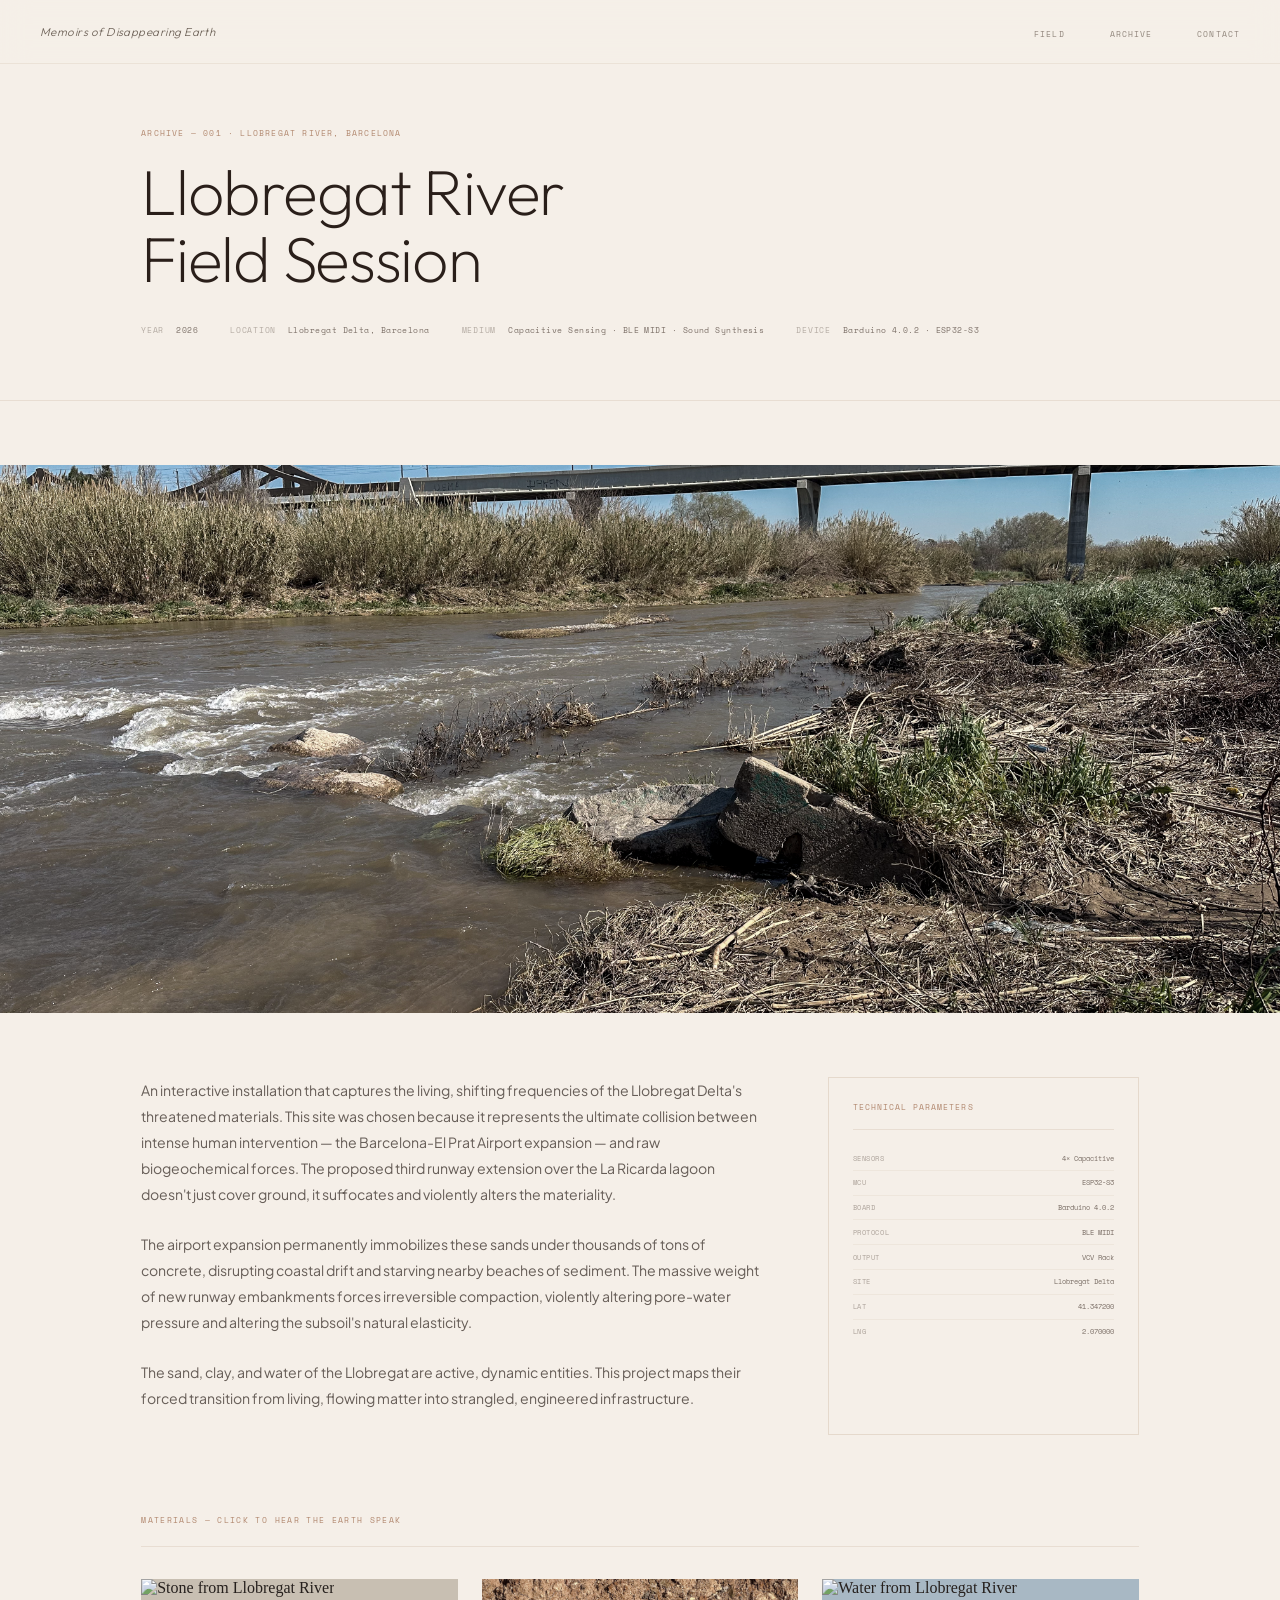
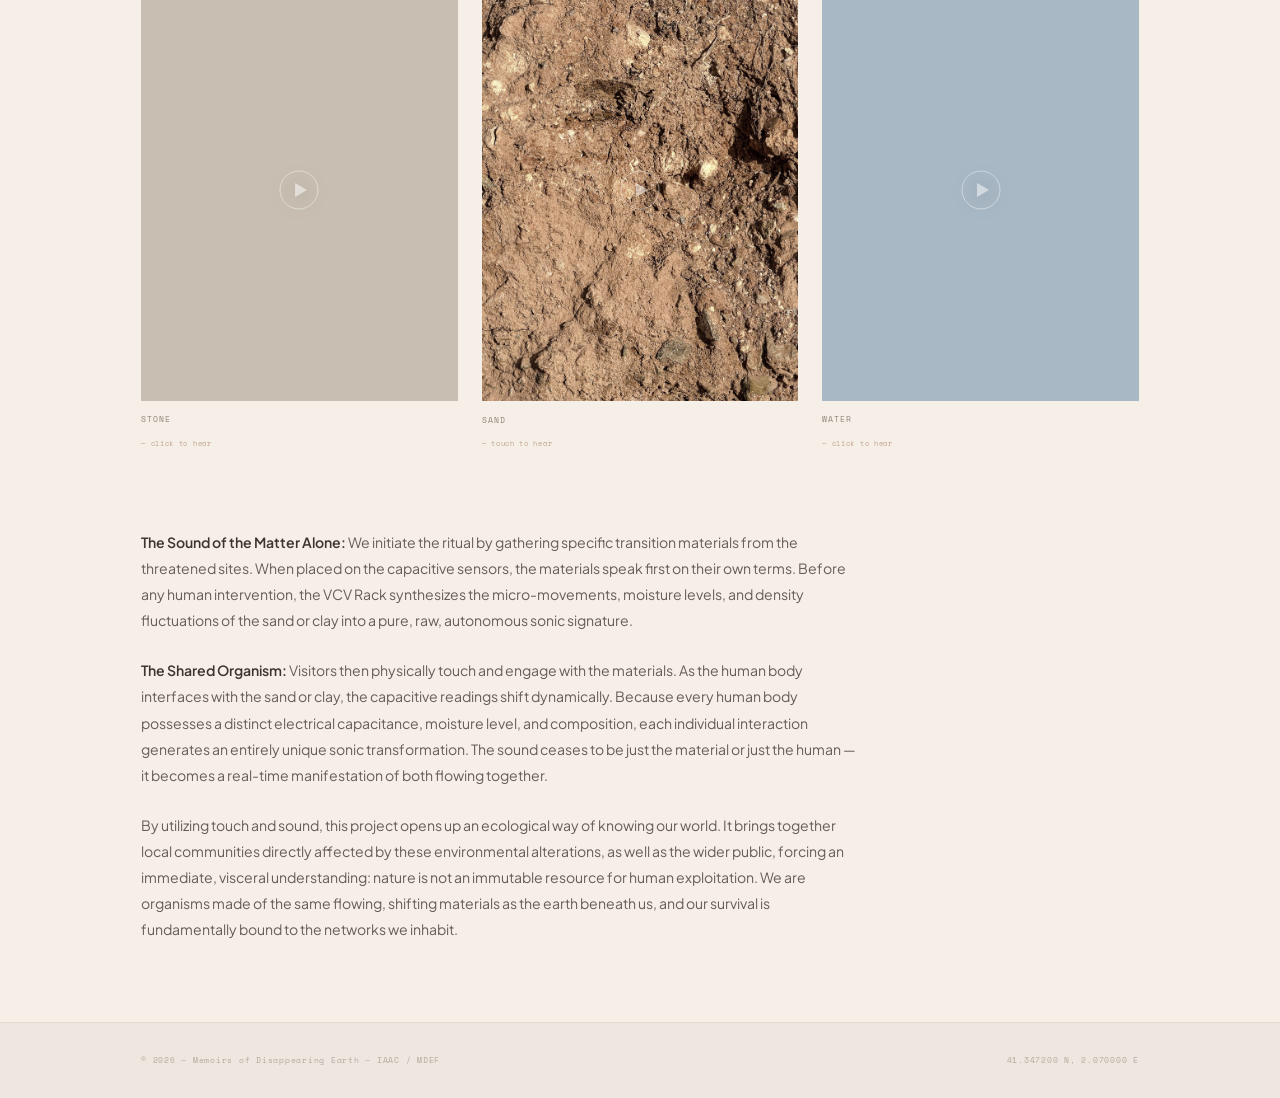
==== commit 8786aedd: "fixes of video & sound" ====
--- a/work.html
+++ b/work.html
@@ -157,21 +157,34 @@
       background: rgba(42,31,26,0);
       transition: background 0.3s ease;
     }
-    .material-card:hover .material-play { background: rgba(42,31,26,0.12); }
-    .material-play svg { opacity: 0; transition: opacity 0.3s; }
-    .material-card:hover .material-play svg { opacity: 1; }
+    .material-card:hover .material-play { background: rgba(42,31,26,0.18); }
+    /* Icons always visible, just dimmer when not hovering */
+    .material-play svg {
+      opacity: 0.5;
+      transition: opacity 0.3s, transform 0.3s;
+      filter: drop-shadow(0 2px 8px rgba(0,0,0,0.3));
+    }
+    .material-card:hover .material-play svg { opacity: 1; transform: scale(1.08); }
+    /* Playing state — icon fully visible, accent border */
+    .material-card.playing .material-play { background: rgba(42,31,26,0.1); }
+    .material-card.playing .material-play svg { opacity: 1; }
+    .material-card.playing .material-img {
+      outline: 2px solid rgba(160,110,80,0.55);
+      outline-offset: -2px;
+    }
     .material-name {
       font-family: 'Space Mono', monospace; font-size: 8px;
       letter-spacing: 0.12em; text-transform: uppercase;
       color: rgba(60,45,35,0.55);
-    }
+      transition: color 0.25s;
+    }
+    .material-card.playing .material-name { color: rgba(160,110,80,0.9); }
     .material-status {
       font-family: 'Space Mono', monospace; font-size: 7px;
       letter-spacing: 0.1em; color: rgba(160,110,80,0.6);
-    }
-    /* Playing state */
-    .material-card.playing .material-name { color: rgba(160,110,80,0.9); }
-    .material-card.playing .material-img { outline: 1px solid rgba(160,110,80,0.4); }
+      transition: color 0.25s;
+    }
+    .material-card.playing .material-status { color: rgba(160,110,80,0.9); }
 
     /* Hidden audio elements for each material */
     audio.material-audio { display: none; }
@@ -283,43 +296,64 @@
         <div class="materials-grid">
 
           <!-- STONE -->
-          <div class="material-card" id="material-rock" data-audio="assets/audio/material-rock.wav">
+          <div class="material-card" id="mat-stone" data-audio="stone">
             <div class="material-img">
-              <img src="assets/images/rock.jpg" alt="Stone from Llobregat River" onerror="this.parentElement.style.background='#C8BFB2'" />
+              <img src="assets/images/material-stone.jpg" alt="Stone from Llobregat River" onerror="this.parentElement.style.background='#C8BFB2'" />
               <div class="material-play">
-                <svg width="32" height="32" viewBox="0 0 32 32" fill="none">
-                  <circle cx="16" cy="16" r="15" stroke="rgba(255,255,255,0.8)" stroke-width="1"/>
-                  <path d="M13 11L22 16L13 21V11Z" fill="rgba(255,255,255,0.9)"/>
+                <!-- Play icon (shown when stopped) -->
+                <svg class="icon-play" width="40" height="40" viewBox="0 0 40 40" fill="none">
+                  <circle cx="20" cy="20" r="19" stroke="rgba(255,255,255,0.85)" stroke-width="1"/>
+                  <path d="M16 13L28 20L16 27V13Z" fill="rgba(255,255,255,0.95)"/>
+                </svg>
+                <!-- Stop icon (shown when playing) -->
+                <svg class="icon-stop" width="40" height="40" viewBox="0 0 40 40" fill="none" style="display:none">
+                  <circle cx="20" cy="20" r="19" stroke="rgba(255,255,255,0.85)" stroke-width="1"/>
+                  <rect x="13" y="13" width="5" height="14" fill="rgba(255,255,255,0.95)" rx="1"/>
+                  <rect x="22" y="13" width="5" height="14" fill="rgba(255,255,255,0.95)" rx="1"/>
                 </svg>
               </div>
             </div>
-            <span class="material-name">Rock</span>
-            <span class="material-status" id="status-rock">— touch to hear</span>
+            <span class="material-name">Stone</span>
+            <span class="material-status" id="status-stone">— touch to hear</span>
           </div>
 
-          <!-- CLAY -->
-          <div class="material-card" id="mat-clay" data-audio="assets/audio/material-soil.wav">
+          <!-- SAND -->
+          <div class="material-card" id="mat-clay" data-audio="clay">
             <div class="material-img">
               <img src="assets/images/clay.jpg" alt="Clay from Llobregat Delta" onerror="this.parentElement.style.background='#D4C9A8'" />
               <div class="material-play">
-                <svg width="32" height="32" viewBox="0 0 32 32" fill="none">
-                  <circle cx="16" cy="16" r="15" stroke="rgba(255,255,255,0.8)" stroke-width="1"/>
-                  <path d="M13 11L22 16L13 21V11Z" fill="rgba(255,255,255,0.9)"/>
+                <!-- Play icon (shown when stopped) -->
+                <svg class="icon-play" width="40" height="40" viewBox="0 0 40 40" fill="none">
+                  <circle cx="20" cy="20" r="19" stroke="rgba(255,255,255,0.85)" stroke-width="1"/>
+                  <path d="M16 13L28 20L16 27V13Z" fill="rgba(255,255,255,0.95)"/>
+                </svg>
+                <!-- Stop icon (shown when playing) -->
+                <svg class="icon-stop" width="40" height="40" viewBox="0 0 40 40" fill="none" style="display:none">
+                  <circle cx="20" cy="20" r="19" stroke="rgba(255,255,255,0.85)" stroke-width="1"/>
+                  <rect x="13" y="13" width="5" height="14" fill="rgba(255,255,255,0.95)" rx="1"/>
+                  <rect x="22" y="13" width="5" height="14" fill="rgba(255,255,255,0.95)" rx="1"/>
                 </svg>
               </div>
             </div>
-            <span class="material-name">Clay</span>
-            <span class="material-status" id="status-clay">— touch to hear</span>
+            <span class="material-name">Sand</span>
+            <span class="material-status" id="status-sand">— touch to hear</span>
           </div>
 
           <!-- WATER -->
-          <div class="material-card" id="mat-water" data-audio="assets/audio/material-water.wav">
+          <div class="material-card" id="mat-water" data-audio="water">
             <div class="material-img">
-              <img src="assets/images/water.jpg" alt="Water from Llobregat River" onerror="this.parentElement.style.background='#A8B8C4'" />
+              <img src="assets/images/material-water.jpg" alt="Water from Llobregat River" onerror="this.parentElement.style.background='#A8B8C4'" />
               <div class="material-play">
-                <svg width="32" height="32" viewBox="0 0 32 32" fill="none">
-                  <circle cx="16" cy="16" r="15" stroke="rgba(255,255,255,0.8)" stroke-width="1"/>
-                  <path d="M13 11L22 16L13 21V11Z" fill="rgba(255,255,255,0.9)"/>
+                <!-- Play icon (shown when stopped) -->
+                <svg class="icon-play" width="40" height="40" viewBox="0 0 40 40" fill="none">
+                  <circle cx="20" cy="20" r="19" stroke="rgba(255,255,255,0.85)" stroke-width="1"/>
+                  <path d="M16 13L28 20L16 27V13Z" fill="rgba(255,255,255,0.95)"/>
+                </svg>
+                <!-- Stop icon (shown when playing) -->
+                <svg class="icon-stop" width="40" height="40" viewBox="0 0 40 40" fill="none" style="display:none">
+                  <circle cx="20" cy="20" r="19" stroke="rgba(255,255,255,0.85)" stroke-width="1"/>
+                  <rect x="13" y="13" width="5" height="14" fill="rgba(255,255,255,0.95)" rx="1"/>
+                  <rect x="22" y="13" width="5" height="14" fill="rgba(255,255,255,0.95)" rx="1"/>
                 </svg>
               </div>
             </div>
@@ -373,49 +407,97 @@
   </footer>
 
   <!-- Material audio elements (add files to assets/audio/) -->
-  <audio id="audio-rock" loop src="assets/audio/material-rock.wav" preload="none"></audio>
-  <audio id="audio-clay"  loop src="assets/audio/material-soil.wav"  preload="none"></audio>
-  <audio id="audio-water" loop src="assets/audio/material-water.wav" preload="none"></audio>
+  <audio id="audio-stone" loop src="assets/audio/stone.wav" preload="none"></audio>
+  <audio id="audio-clay"  loop src="assets/audio/sand.wav"  preload="none"></audio>
+  <audio id="audio-water" loop src="assets/audio/water.wav" preload="none"></audio>
 
   <script>
-    /* ── NAV ── */
-    const nav = document.querySelector('.nav');
-
-    /* ── MATERIAL SOUND TOGGLE ── */
-    const materials = [
-      { card: 'mat-stone', audio: 'audio-stone', status: 'status-stone' },
-      { card: 'mat-sand',  audio: 'audio-sand',  status: 'status-sand'  },
-      { card: 'mat-water', audio: 'audio-water', status: 'status-water' },
+    /* ── MATERIAL SOUND SYSTEM ──────────────────────────────────
+       Each material card toggles its own audio independently.
+       Click once to play. Click again to stop.
+       Only one sound plays at a time — starting a new one
+       automatically stops the previous.
+    ── */
+
+    const MATERIALS = [
+      { id: 'stone', label: 'Stone' },
+      { id: 'clay',  label: 'Clay'  },
+      { id: 'water', label: 'Water' },
     ];
 
-    let currentPlaying = null;
-
-    materials.forEach(({ card, audio, status }) => {
-      const cardEl   = document.getElementById(card);
-      const audioEl  = document.getElementById(audio);
-      const statusEl = document.getElementById(status);
-      if (!cardEl || !audioEl) return;
-
-      cardEl.addEventListener('click', () => {
-        const isPlaying = cardEl.classList.contains('playing');
-
-        /* Stop all */
-        materials.forEach(({ card: c, audio: a, status: s }) => {
-          document.getElementById(c)?.classList.remove('playing');
-          document.getElementById(a)?.pause();
-          if (document.getElementById(a)) document.getElementById(a).currentTime = 0;
-          const st = document.getElementById(s);
-          if (st) st.textContent = '— touch to hear';
-        });
-
-        /* If wasn't playing, start this one */
+    /* Preload all audio on first user interaction */
+    let preloaded = false;
+    function preloadAll() {
+      if (preloaded) return;
+      preloaded = true;
+      MATERIALS.forEach(({ id }) => {
+        const a = document.getElementById('audio-' + id);
+        if (a) { a.load(); }
+      });
+    }
+    document.addEventListener('click', preloadAll, { once: true });
+
+    function stopAll() {
+      MATERIALS.forEach(({ id }) => {
+        const card    = document.getElementById('mat-' + id);
+        const audio   = document.getElementById('audio-' + id);
+        const status  = document.getElementById('status-' + id);
+        const iconPlay = card?.querySelector('.icon-play');
+        const iconStop = card?.querySelector('.icon-stop');
+
+        card?.classList.remove('playing');
+        if (audio) { audio.pause(); audio.currentTime = 0; }
+        if (status) status.textContent = '— click to hear';
+        if (iconPlay) iconPlay.style.display = '';
+        if (iconStop) iconStop.style.display = 'none';
+      });
+    }
+
+    MATERIALS.forEach(({ id, label }) => {
+      const card    = document.getElementById('mat-' + id);
+      const audio   = document.getElementById('audio-' + id);
+      const status  = document.getElementById('status-' + id);
+      if (!card || !audio) return;
+
+      /* Set initial status text */
+      if (status) status.textContent = '— click to hear';
+
+      card.addEventListener('click', () => {
+        const isPlaying = card.classList.contains('playing');
+
+        /* Always stop everything first */
+        stopAll();
+
         if (!isPlaying) {
-          cardEl.classList.add('playing');
-          statusEl.textContent = '— listening';
-          audioEl.play().catch(() => {
-            statusEl.textContent = '— sound file not yet added';
-          });
+          /* Start this one */
+          audio.load(); /* ensure loaded */
+          const playPromise = audio.play();
+          if (playPromise !== undefined) {
+            playPromise.then(() => {
+              /* Successfully playing */
+              card.classList.add('playing');
+              if (status) status.textContent = '— playing · click to stop';
+              const iconPlay = card.querySelector('.icon-play');
+              const iconStop = card.querySelector('.icon-stop');
+              if (iconPlay) iconPlay.style.display = 'none';
+              if (iconStop) iconStop.style.display = '';
+            }).catch((err) => {
+              if (status) status.textContent = '— audio file not found';
+              console.warn('Audio play failed:', err);
+            });
+          }
         }
+        /* If it WAS playing, stopAll() already handled it */
+      });
+
+      /* When audio ends naturally (non-loop case) */
+      audio.addEventListener('ended', () => {
+        card.classList.remove('playing');
+        if (status) status.textContent = '— click to hear';
+        const iconPlay = card.querySelector('.icon-play');
+        const iconStop = card.querySelector('.icon-stop');
+        if (iconPlay) iconPlay.style.display = '';
+        if (iconStop) iconStop.style.display = 'none';
       });
     });
 
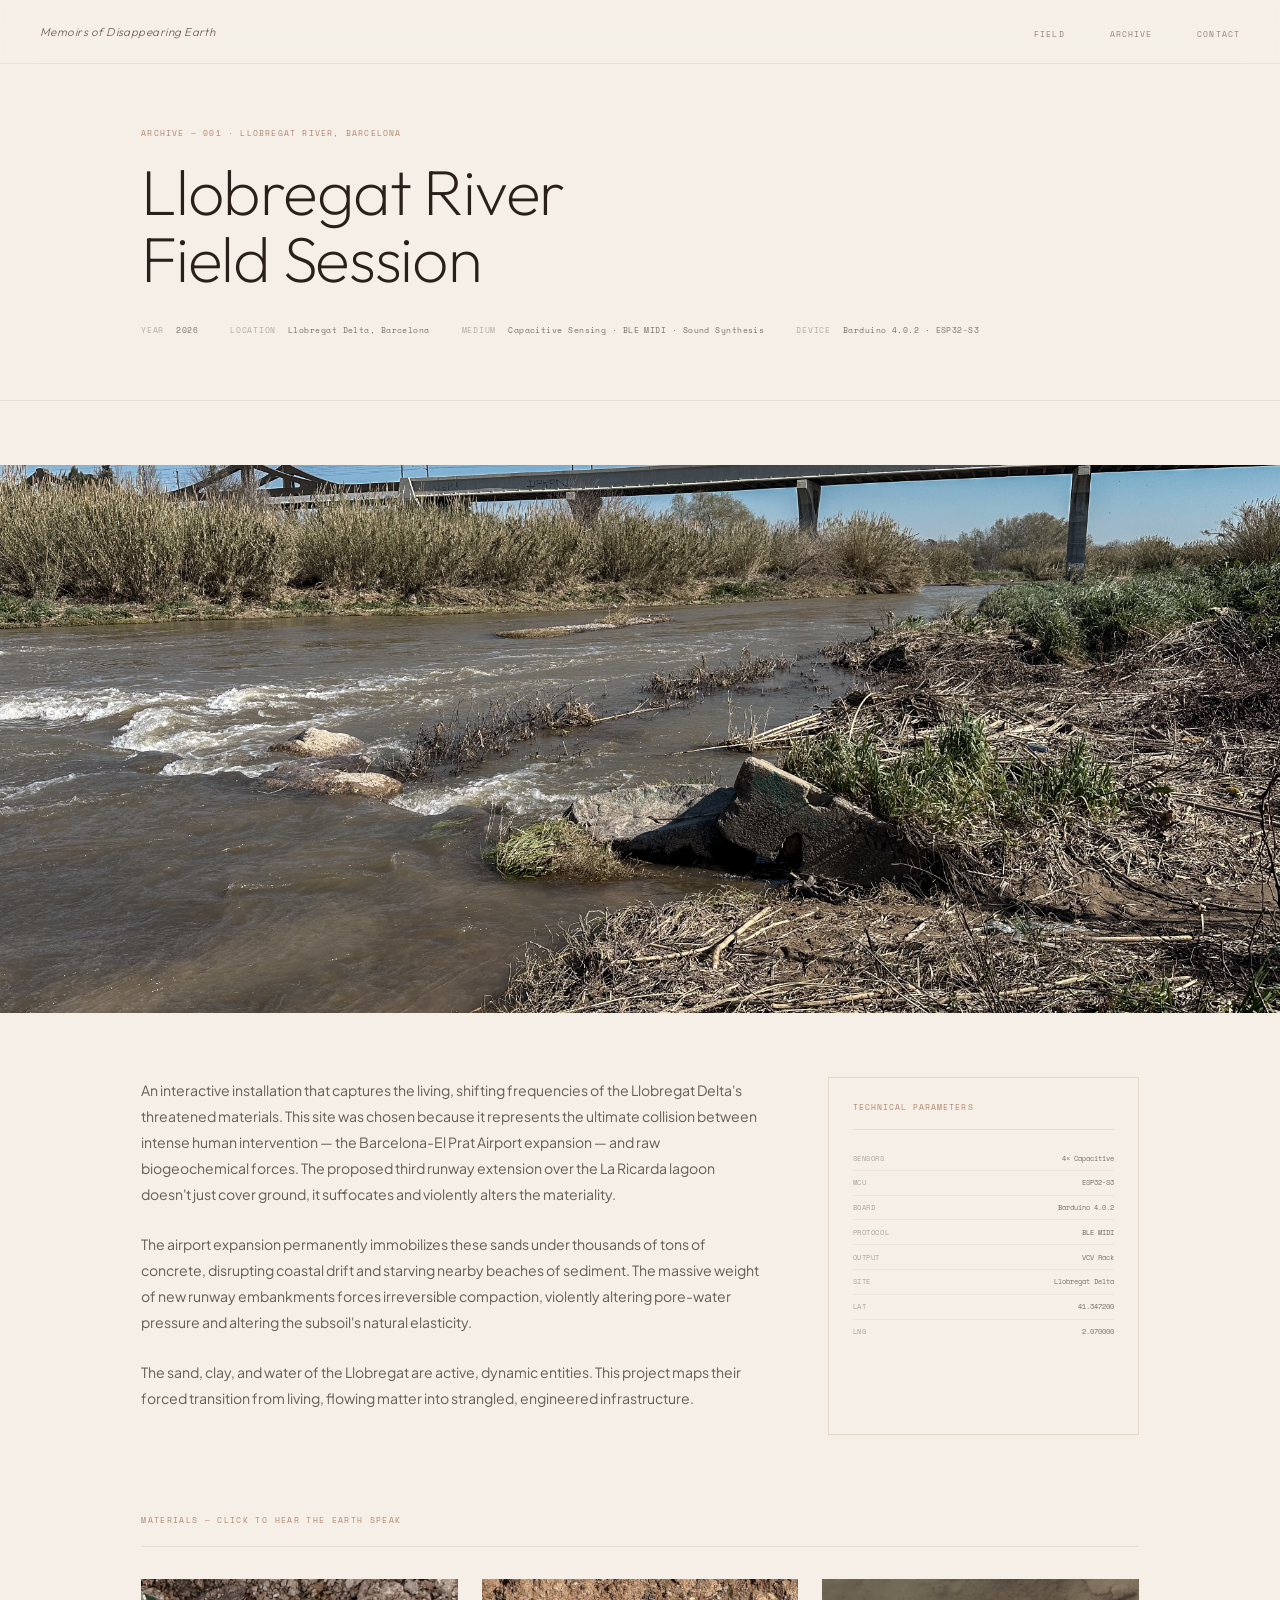
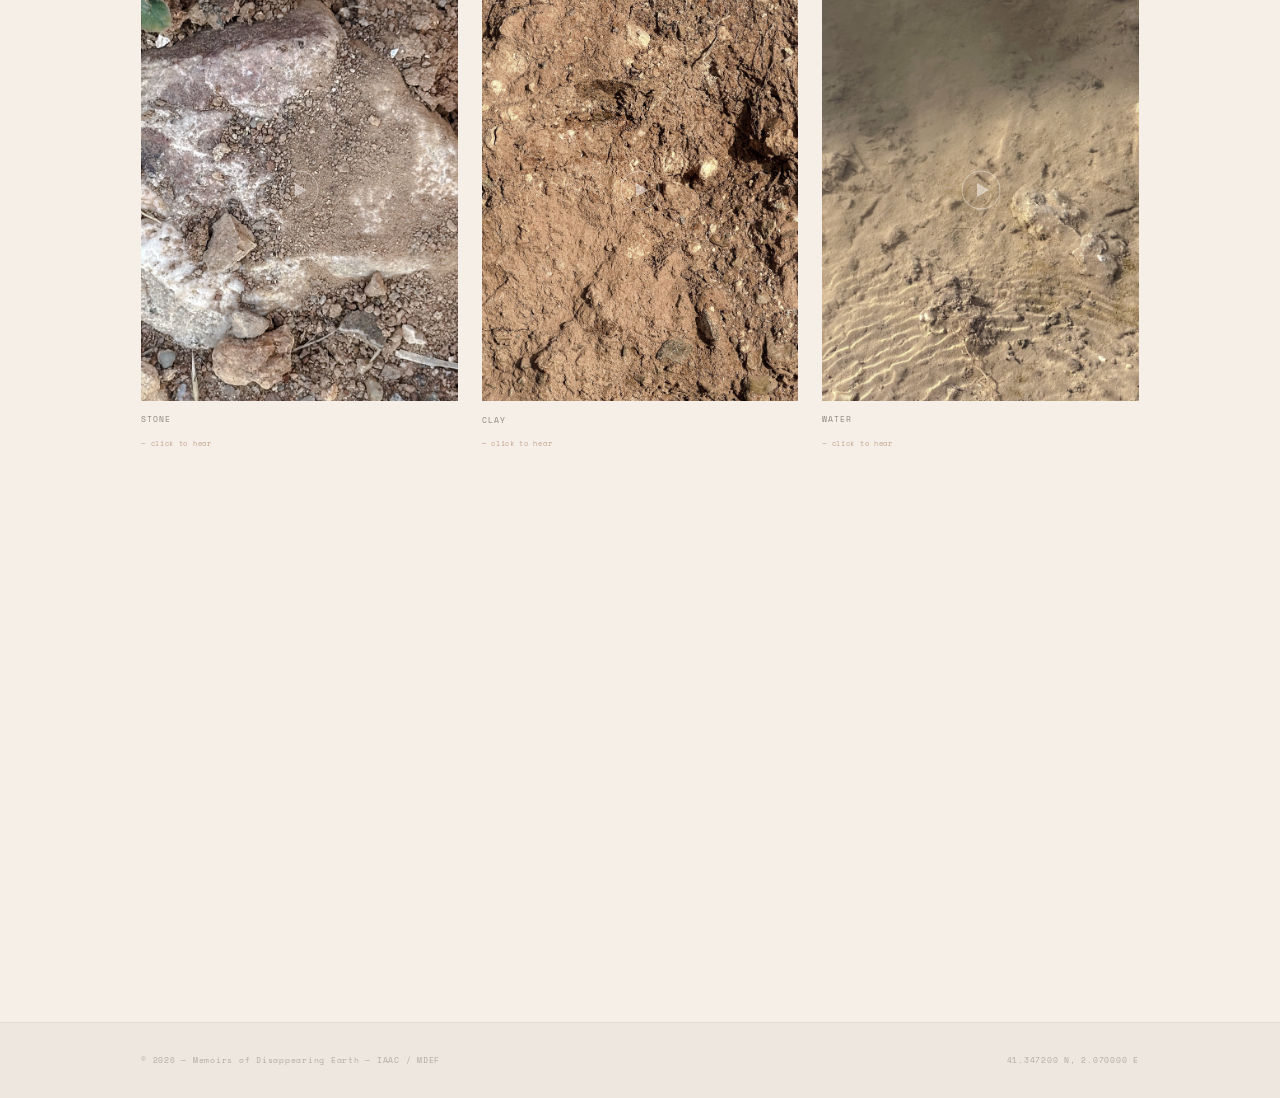
==== commit 8cf73493: "video full screen fixes" ====
--- a/work.html
+++ b/work.html
@@ -298,7 +298,7 @@
           <!-- STONE -->
           <div class="material-card" id="mat-stone" data-audio="stone">
             <div class="material-img">
-              <img src="assets/images/material-stone.jpg" alt="Stone from Llobregat River" onerror="this.parentElement.style.background='#C8BFB2'" />
+              <img src="assets/images/rock.jpg" alt="Stone from Llobregat River" onerror="this.parentElement.style.background='#C8BFB2'" />
               <div class="material-play">
                 <!-- Play icon (shown when stopped) -->
                 <svg class="icon-play" width="40" height="40" viewBox="0 0 40 40" fill="none">
@@ -335,14 +335,14 @@
                 </svg>
               </div>
             </div>
-            <span class="material-name">Sand</span>
-            <span class="material-status" id="status-sand">— touch to hear</span>
+            <span class="material-name">Clay</span>
+            <span class="material-status" id="status-clay">— touch to hear</span>
           </div>
 
           <!-- WATER -->
           <div class="material-card" id="mat-water" data-audio="water">
             <div class="material-img">
-              <img src="assets/images/material-water.jpg" alt="Water from Llobregat River" onerror="this.parentElement.style.background='#A8B8C4'" />
+              <img src="assets/images/water.jpg" alt="Water from Llobregat River" onerror="this.parentElement.style.background='#A8B8C4'" />
               <div class="material-play">
                 <!-- Play icon (shown when stopped) -->
                 <svg class="icon-play" width="40" height="40" viewBox="0 0 40 40" fill="none">
@@ -408,7 +408,7 @@
 
   <!-- Material audio elements (add files to assets/audio/) -->
   <audio id="audio-stone" loop src="assets/audio/stone.wav" preload="none"></audio>
-  <audio id="audio-clay"  loop src="assets/audio/sand.wav"  preload="none"></audio>
+  <audio id="audio-clay"  loop src="assets/audio/clay.wav"  preload="none"></audio>
   <audio id="audio-water" loop src="assets/audio/water.wav" preload="none"></audio>
 
   <script>
